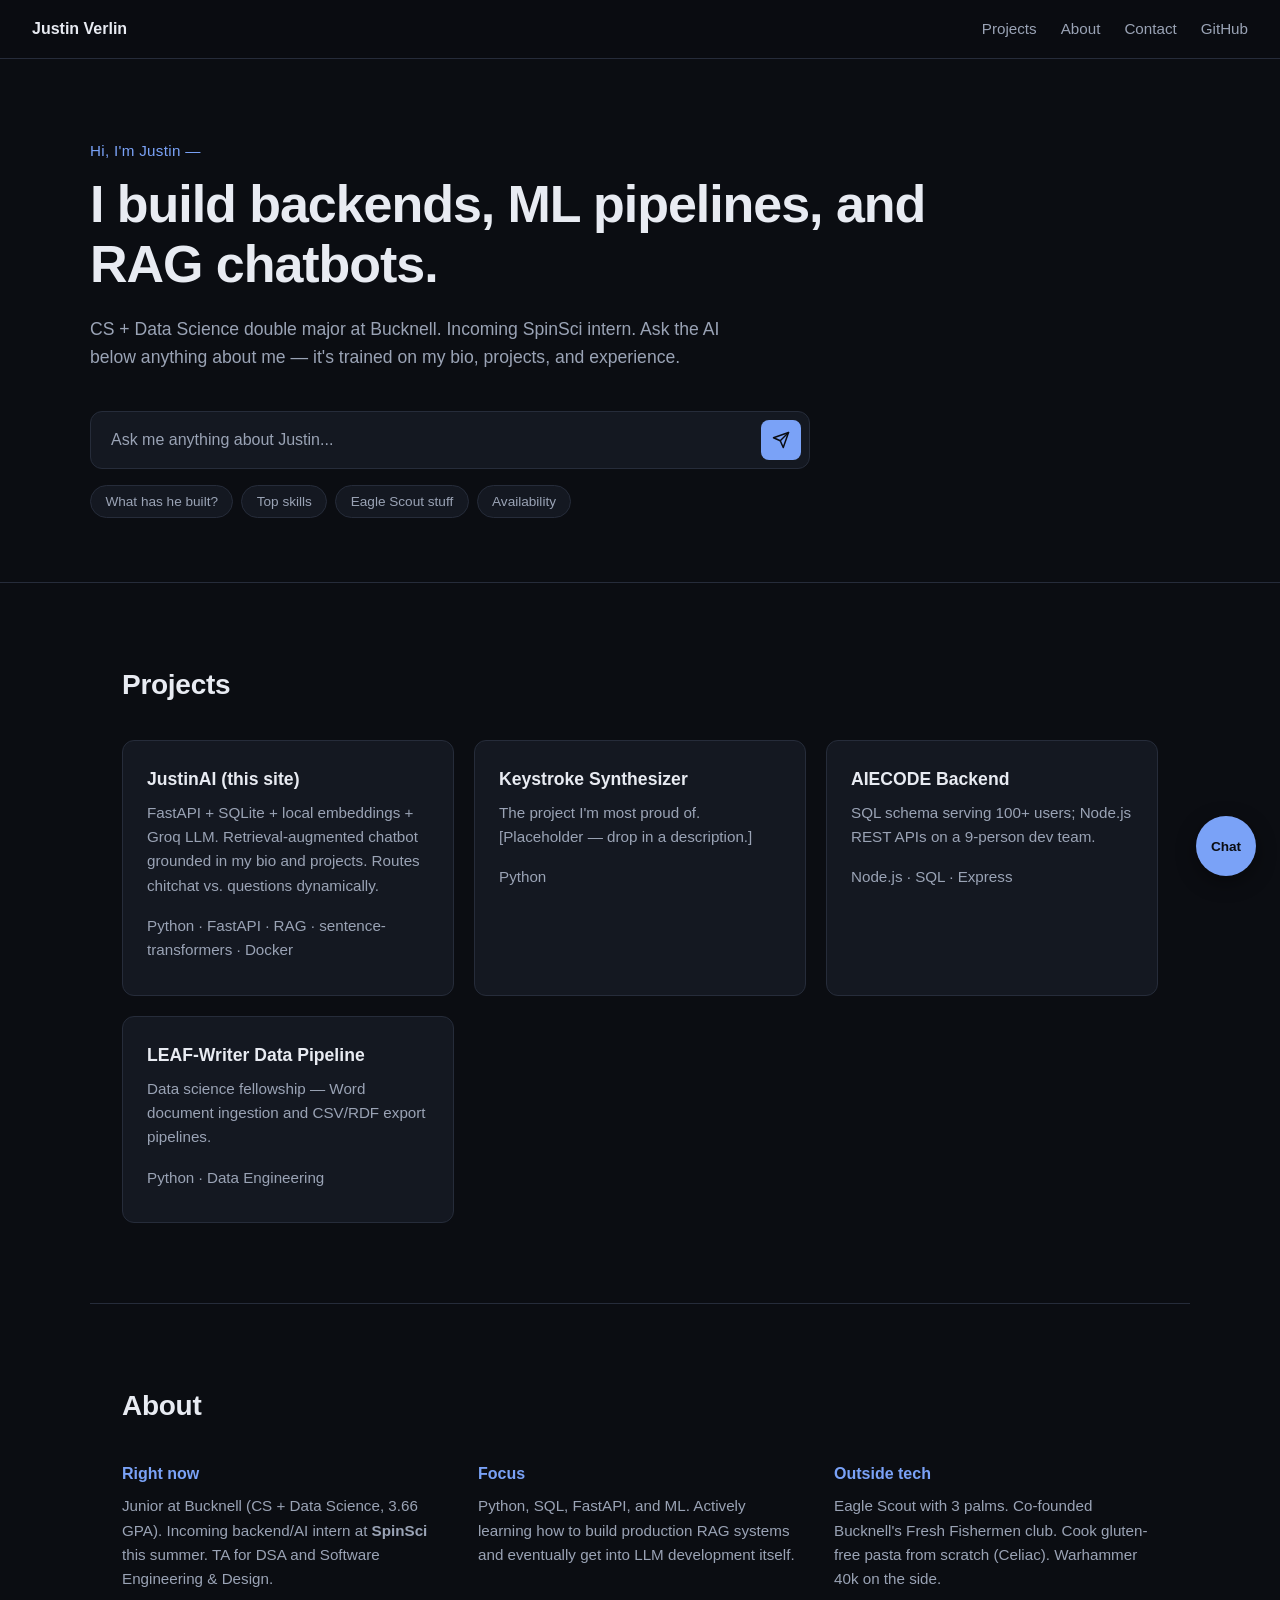
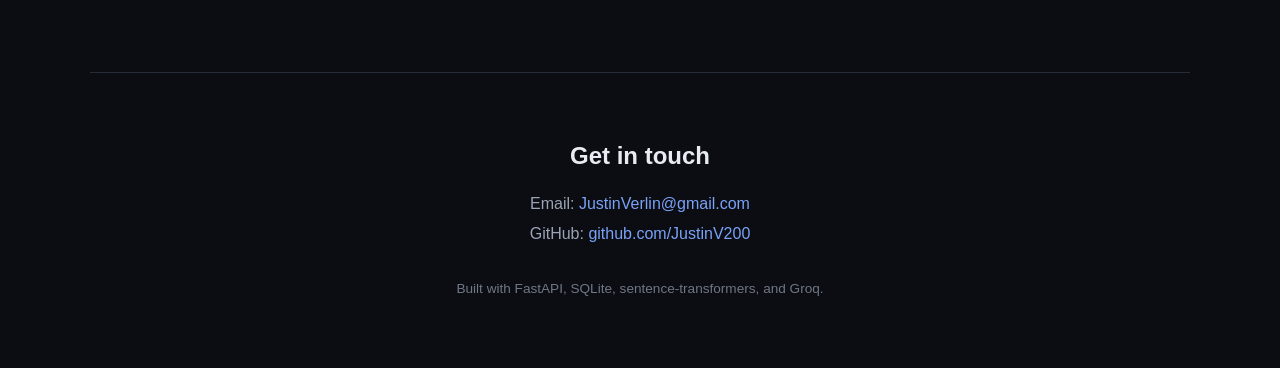
==== apps/web/index.html @ c6069020 "rag model + personal webiste" ====
<!DOCTYPE html>
<html lang="en">
<head>
	<meta charset="UTF-8" />
	<meta name="viewport" content="width=device-width, initial-scale=1.0" />
	<title>Justin Verlin</title>
	<meta name="description" content="Justin Verlin — CS + Data Science student at Bucknell. Backend, ML, and RAG projects." />
	<link rel="stylesheet" href="styles.css" />
</head>
<body>
	<nav class="nav">
		<a href="#top" class="nav-brand">Justin Verlin</a>
		<div class="nav-links">
			<a href="#projects">Projects</a>
			<a href="#about">About</a>
			<a href="#contact">Contact</a>
			<a href="https://github.com/JustinV200" target="_blank" rel="noopener">GitHub</a>
		</div>
	</nav>

	<header class="hero" id="top">
		<div class="hero-inner">
			<p class="eyebrow">Hi, I'm Justin —</p>
			<h1>I build backends, ML pipelines, and RAG chatbots.</h1>
			<p class="lede">
				CS + Data Science double major at Bucknell. Incoming SpinSci intern.
				Ask the AI below anything about me — it's trained on my bio, projects,
				and experience.
			</p>

			<div class="chat-hero">
				<form id="hero-form" class="chat-form">
					<input
						id="hero-input"
						type="text"
						autocomplete="off"
						maxlength="500"
						placeholder="Ask me anything about Justin..."
					/>
					<button type="submit" aria-label="Send">
						<svg viewBox="0 0 24 24" width="18" height="18" fill="none" stroke="currentColor" stroke-width="2" stroke-linecap="round" stroke-linejoin="round"><line x1="22" y1="2" x2="11" y2="13"/><polygon points="22 2 15 22 11 13 2 9 22 2"/></svg>
					</button>
				</form>
				<div class="suggestions">
					<button class="chip" data-prompt="What projects has Justin built?">What has he built?</button>
					<button class="chip" data-prompt="What are Justin's strongest technical skills?">Top skills</button>
					<button class="chip" data-prompt="Tell me about Justin's Eagle Scout achievements.">Eagle Scout stuff</button>
					<button class="chip" data-prompt="Is Justin available for work?">Availability</button>
				</div>
				<div id="hero-response" class="hero-response" hidden></div>
			</div>
		</div>
	</header>

	<section class="section" id="projects">
		<h2>Projects</h2>
		<div class="grid">
			<article class="card">
				<h3>JustinAI (this site)</h3>
				<p>FastAPI + SQLite + local embeddings + Groq LLM. Retrieval-augmented chatbot grounded in my bio and projects. Routes chitchat vs. questions dynamically.</p>
				<p class="card-tags">Python · FastAPI · RAG · sentence-transformers · Docker</p>
			</article>
			<article class="card">
				<h3>Keystroke Synthesizer</h3>
				<p>The project I'm most proud of. [Placeholder — drop in a description.]</p>
				<p class="card-tags">Python</p>
			</article>
			<article class="card">
				<h3>AIECODE Backend</h3>
				<p>SQL schema serving 100+ users; Node.js REST APIs on a 9-person dev team.</p>
				<p class="card-tags">Node.js · SQL · Express</p>
			</article>
			<article class="card">
				<h3>LEAF-Writer Data Pipeline</h3>
				<p>Data science fellowship — Word document ingestion and CSV/RDF export pipelines.</p>
				<p class="card-tags">Python · Data Engineering</p>
			</article>
		</div>
	</section>

	<section class="section" id="about">
		<h2>About</h2>
		<div class="about-grid">
			<div>
				<h3>Right now</h3>
				<p>Junior at Bucknell (CS + Data Science, 3.66 GPA). Incoming backend/AI intern at <strong>SpinSci</strong> this summer. TA for DSA and Software Engineering &amp; Design.</p>
			</div>
			<div>
				<h3>Focus</h3>
				<p>Python, SQL, FastAPI, and ML. Actively learning how to build production RAG systems and eventually get into LLM development itself.</p>
			</div>
			<div>
				<h3>Outside tech</h3>
				<p>Eagle Scout with 3 palms. Co-founded Bucknell's Fresh Fishermen club. Cook gluten-free pasta from scratch (Celiac). Warhammer 40k on the side.</p>
			</div>
		</div>
	</section>

	<footer class="footer" id="contact">
		<h2>Get in touch</h2>
		<p>Email: <a href="mailto:JustinVerlin@gmail.com">JustinVerlin@gmail.com</a></p>
		<p>GitHub: <a href="https://github.com/JustinV200" target="_blank" rel="noopener">github.com/JustinV200</a></p>
		<p class="footnote">Built with FastAPI, SQLite, sentence-transformers, and Groq.</p>
	</footer>

	<button id="chat-bubble" class="chat-bubble" aria-label="Open chat">
		<img src="bubble.png" alt="" onerror="this.style.display='none'" />
		<span class="bubble-fallback">Chat</span>
	</button>

	<div id="chat-panel" class="chat-panel" hidden>
		<div class="chat-panel-header">
			<strong>Ask JustinAI</strong>
			<button id="chat-close" aria-label="Close">&times;</button>
		</div>
		<div id="chat-log" class="chat-log"></div>
		<form id="panel-form" class="chat-form panel-form">
			<input id="panel-input" type="text" autocomplete="off" maxlength="500" placeholder="Ask anything..." />
			<button type="submit" aria-label="Send">
				<svg viewBox="0 0 24 24" width="18" height="18" fill="none" stroke="currentColor" stroke-width="2" stroke-linecap="round" stroke-linejoin="round"><line x1="22" y1="2" x2="11" y2="13"/><polygon points="22 2 15 22 11 13 2 9 22 2"/></svg>
			</button>
		</form>
	</div>

	<script src="chat.js"></script>
</body>
</html>
---- apps/web/styles.css ----
:root {
	--bg: #0b0d12;
	--bg-elev: #141821;
	--bg-elev-2: #1c2230;
	--border: #262c3a;
	--text: #e8ebf2;
	--text-dim: #9aa3b5;
	--accent: #7aa2f7;
	--accent-hover: #a4bffc;
	--radius: 12px;
	--max: 1100px;
}

* { box-sizing: border-box; }

html, body {
	margin: 0;
	padding: 0;
	background: var(--bg);
	color: var(--text);
	font-family: -apple-system, BlinkMacSystemFont, "Segoe UI", Roboto, sans-serif;
	line-height: 1.6;
	-webkit-font-smoothing: antialiased;
}

a {
	color: var(--accent);
	text-decoration: none;
}
a:hover { color: var(--accent-hover); }

/* ---------- Nav ---------- */
.nav {
	position: sticky;
	top: 0;
	z-index: 50;
	display: flex;
	justify-content: space-between;
	align-items: center;
	padding: 1rem 2rem;
	background: rgba(11, 13, 18, 0.85);
	backdrop-filter: blur(10px);
	border-bottom: 1px solid var(--border);
}
.nav-brand {
	font-weight: 600;
	color: var(--text);
}
.nav-links {
	display: flex;
	gap: 1.5rem;
}
.nav-links a {
	color: var(--text-dim);
	font-size: 0.95rem;
}
.nav-links a:hover { color: var(--text); }

/* ---------- Hero ---------- */
.hero {
	padding: 5rem 2rem 4rem;
	border-bottom: 1px solid var(--border);
}
.hero-inner {
	max-width: var(--max);
	margin: 0 auto;
}
.eyebrow {
	color: var(--accent);
	font-size: 0.95rem;
	margin: 0 0 0.75rem;
	letter-spacing: 0.02em;
}
.hero h1 {
	font-size: clamp(2rem, 5vw, 3.25rem);
	line-height: 1.15;
	margin: 0 0 1.25rem;
	max-width: 900px;
	letter-spacing: -0.02em;
}
.lede {
	color: var(--text-dim);
	max-width: 640px;
	font-size: 1.1rem;
	margin: 0 0 2.5rem;
}

/* ---------- Chat (shared) ---------- */
.chat-hero { max-width: 720px; }

.chat-form {
	display: flex;
	gap: 0.5rem;
	background: var(--bg-elev);
	border: 1px solid var(--border);
	border-radius: var(--radius);
	padding: 0.5rem;
	transition: border-color 0.15s;
}
.chat-form:focus-within {
	border-color: var(--accent);
}
.chat-form input {
	flex: 1;
	background: transparent;
	border: none;
	outline: none;
	color: var(--text);
	font-size: 1rem;
	padding: 0.5rem 0.75rem;
	font-family: inherit;
}
.chat-form input::placeholder { color: var(--text-dim); }
.chat-form button[type="submit"] {
	display: flex;
	align-items: center;
	justify-content: center;
	width: 40px;
	height: 40px;
	background: var(--accent);
	color: #0b0d12;
	border: none;
	border-radius: 8px;
	cursor: pointer;
	transition: background 0.15s;
}
.chat-form button[type="submit"]:hover { background: var(--accent-hover); }
.chat-form button[type="submit"]:disabled {
	opacity: 0.5;
	cursor: not-allowed;
}

.suggestions {
	display: flex;
	flex-wrap: wrap;
	gap: 0.5rem;
	margin-top: 1rem;
}
.chip {
	background: var(--bg-elev);
	border: 1px solid var(--border);
	color: var(--text-dim);
	padding: 0.5rem 0.9rem;
	border-radius: 999px;
	font-size: 0.85rem;
	cursor: pointer;
	font-family: inherit;
	transition: all 0.15s;
}
.chip:hover {
	border-color: var(--accent);
	color: var(--text);
}

.hero-response {
	margin-top: 1.5rem;
	padding: 1.25rem 1.5rem;
	background: var(--bg-elev);
	border: 1px solid var(--border);
	border-radius: var(--radius);
	white-space: pre-wrap;
	font-size: 1rem;
}

/* ---------- Sections ---------- */
.section {
	max-width: var(--max);
	margin: 0 auto;
	padding: 5rem 2rem;
	border-bottom: 1px solid var(--border);
}
.section h2 {
	font-size: 1.75rem;
	margin: 0 0 2rem;
	letter-spacing: -0.01em;
}

/* ---------- Projects ---------- */
.grid {
	display: grid;
	grid-template-columns: repeat(auto-fit, minmax(280px, 1fr));
	gap: 1.25rem;
}
.card {
	background: var(--bg-elev);
	border: 1px solid var(--border);
	border-radius: var(--radius);
	padding: 1.5rem;
	transition: border-color 0.15s, transform 0.15s;
}
.card:hover {
	border-color: var(--accent);
	transform: translateY(-2px);
}
.card h3 {
	margin: 0 0 0.5rem;
	font-size: 1.1rem;
}
.card p {
	color: var(--text-dim);
	margin: 0.5rem 0;
	font-size: 0.95rem;
}
.card-tags {
	color: var(--accent);
	font-size: 0.8rem;
	margin-top: 1rem !important;
}

/* ---------- About ---------- */
.about-grid {
	display: grid;
	grid-template-columns: repeat(auto-fit, minmax(240px, 1fr));
	gap: 2rem;
}
.about-grid h3 {
	font-size: 1rem;
	margin: 0 0 0.5rem;
	color: var(--accent);
}
.about-grid p {
	color: var(--text-dim);
	margin: 0;
	font-size: 0.95rem;
}

/* ---------- Footer ---------- */
.footer {
	max-width: var(--max);
	margin: 0 auto;
	padding: 4rem 2rem;
	text-align: center;
}
.footer h2 {
	margin: 0 0 1rem;
}
.footer p {
	margin: 0.25rem 0;
	color: var(--text-dim);
}
.footnote {
	margin-top: 2rem !important;
	font-size: 0.85rem;
	color: var(--text-dim);
	opacity: 0.7;
}

/* ---------- Floating bubble ---------- */
.chat-bubble {
	position: fixed;
	bottom: 1.5rem;
	right: 1.5rem;
	width: 60px;
	height: 60px;
	border-radius: 50%;
	background: var(--accent);
	border: none;
	cursor: pointer;
	box-shadow: 0 6px 20px rgba(0, 0, 0, 0.4);
	z-index: 100;
	display: flex;
	align-items: center;
	justify-content: center;
	transition: transform 0.15s;
	overflow: hidden;
	padding: 0;
}
.chat-bubble:hover { transform: scale(1.08); }
.chat-bubble img {
	width: 100%;
	height: 100%;
	object-fit: cover;
}
.bubble-fallback {
	color: #0b0d12;
	font-weight: 600;
	font-size: 0.85rem;
}
.chat-bubble img:not([style*="display: none"]) + .bubble-fallback {
	display: none;
}

/* ---------- Chat panel ---------- */
.chat-panel {
	position: fixed;
	bottom: 6.5rem;
	right: 1.5rem;
	width: min(400px, calc(100vw - 3rem));
	height: min(560px, calc(100vh - 9rem));
	background: var(--bg-elev);
	border: 1px solid var(--border);
	border-radius: var(--radius);
	box-shadow: 0 12px 40px rgba(0, 0, 0, 0.5);
	z-index: 99;
	display: flex;
	flex-direction: column;
	overflow: hidden;
}
.chat-panel[hidden] {
	display: none;
}
.chat-panel-header {
	display: flex;
	justify-content: space-between;
	align-items: center;
	padding: 1rem 1.25rem;
	border-bottom: 1px solid var(--border);
	background: var(--bg-elev-2);
}
.chat-panel-header button {
	background: transparent;
	border: none;
	color: var(--text-dim);
	font-size: 1.5rem;
	cursor: pointer;
	line-height: 1;
}
.chat-panel-header button:hover { color: var(--text); }

.chat-log {
	flex: 1;
	overflow-y: auto;
	padding: 1rem 1.25rem;
	display: flex;
	flex-direction: column;
	gap: 0.75rem;
}
.chat-log .msg {
	padding: 0.7rem 0.95rem;
	border-radius: 12px;
	font-size: 0.95rem;
	white-space: pre-wrap;
	max-width: 85%;
	line-height: 1.5;
}
.chat-log .msg.user {
	background: var(--accent);
	color: #0b0d12;
	align-self: flex-end;
}
.chat-log .msg.bot {
	background: var(--bg-elev-2);
	color: var(--text);
	align-self: flex-start;
}
.panel-form {
	border-radius: 0;
	border: none;
	border-top: 1px solid var(--border);
	padding: 0.75rem;
}

/* ---------- Responsive ---------- */
@media (max-width: 640px) {
	.nav { padding: 0.85rem 1.25rem; }
	.nav-links { gap: 1rem; font-size: 0.9rem; }
	.hero { padding: 3rem 1.25rem; }
	.section { padding: 3rem 1.25rem; }
	.footer { padding: 3rem 1.25rem; }
}
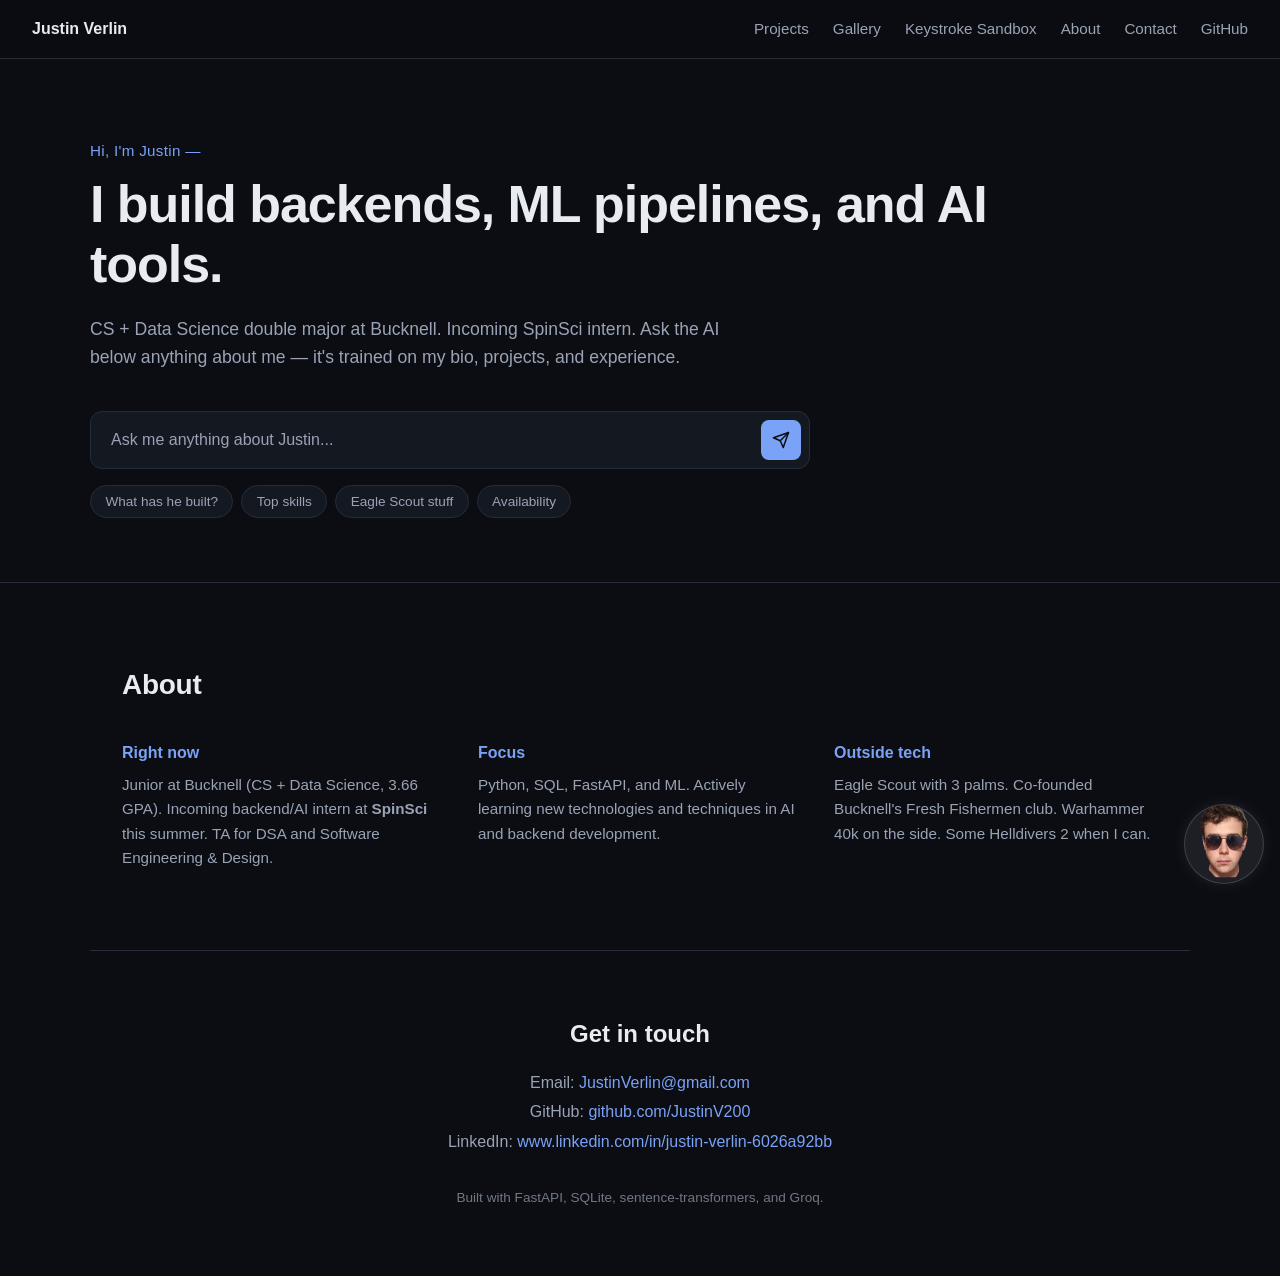
==== commit 04cc83b2: "gallery + fixes to api" ====
--- a/apps/web/index.html
+++ b/apps/web/index.html
@@ -9,9 +9,11 @@
 </head>
 <body>
 	<nav class="nav">
-		<a href="#top" class="nav-brand">Justin Verlin</a>
+		<a href="index.html" class="nav-brand">Justin Verlin</a>
 		<div class="nav-links">
-			<a href="#projects">Projects</a>
+			<a href="projects.html">Projects</a>
+			<a href="gallery.html">Gallery</a>
+			<a href="keystroke.html">Keystroke Sandbox</a>
 			<a href="#about">About</a>
 			<a href="#contact">Contact</a>
 			<a href="https://github.com/JustinV200" target="_blank" rel="noopener">GitHub</a>
@@ -21,7 +23,7 @@
 	<header class="hero" id="top">
 		<div class="hero-inner">
 			<p class="eyebrow">Hi, I'm Justin —</p>
-			<h1>I build backends, ML pipelines, and RAG chatbots.</h1>
+			<h1>I build backends, ML pipelines, and AI tools.</h1>
 			<p class="lede">
 				CS + Data Science double major at Bucknell. Incoming SpinSci intern.
 				Ask the AI below anything about me — it's trained on my bio, projects,
@@ -52,32 +54,6 @@
 		</div>
 	</header>
 
-	<section class="section" id="projects">
-		<h2>Projects</h2>
-		<div class="grid">
-			<article class="card">
-				<h3>JustinAI (this site)</h3>
-				<p>FastAPI + SQLite + local embeddings + Groq LLM. Retrieval-augmented chatbot grounded in my bio and projects. Routes chitchat vs. questions dynamically.</p>
-				<p class="card-tags">Python · FastAPI · RAG · sentence-transformers · Docker</p>
-			</article>
-			<article class="card">
-				<h3>Keystroke Synthesizer</h3>
-				<p>The project I'm most proud of. [Placeholder — drop in a description.]</p>
-				<p class="card-tags">Python</p>
-			</article>
-			<article class="card">
-				<h3>AIECODE Backend</h3>
-				<p>SQL schema serving 100+ users; Node.js REST APIs on a 9-person dev team.</p>
-				<p class="card-tags">Node.js · SQL · Express</p>
-			</article>
-			<article class="card">
-				<h3>LEAF-Writer Data Pipeline</h3>
-				<p>Data science fellowship — Word document ingestion and CSV/RDF export pipelines.</p>
-				<p class="card-tags">Python · Data Engineering</p>
-			</article>
-		</div>
-	</section>
-
 	<section class="section" id="about">
 		<h2>About</h2>
 		<div class="about-grid">
@@ -87,11 +63,11 @@
 			</div>
 			<div>
 				<h3>Focus</h3>
-				<p>Python, SQL, FastAPI, and ML. Actively learning how to build production RAG systems and eventually get into LLM development itself.</p>
+				<p>Python, SQL, FastAPI, and ML. Actively learning new technologies and techniques in AI and backend development.</p>
 			</div>
 			<div>
 				<h3>Outside tech</h3>
-				<p>Eagle Scout with 3 palms. Co-founded Bucknell's Fresh Fishermen club. Cook gluten-free pasta from scratch (Celiac). Warhammer 40k on the side.</p>
+				<p>Eagle Scout with 3 palms. Co-founded Bucknell's Fresh Fishermen club. Warhammer 40k on the side. Some Helldivers 2 when I can.</p>
 			</div>
 		</div>
 	</section>
@@ -100,27 +76,9 @@
 		<h2>Get in touch</h2>
 		<p>Email: <a href="mailto:JustinVerlin@gmail.com">JustinVerlin@gmail.com</a></p>
 		<p>GitHub: <a href="https://github.com/JustinV200" target="_blank" rel="noopener">github.com/JustinV200</a></p>
+        <p>LinkedIn: <a href="https://www.linkedin.com/in/justin-verlin-6026a92bb" target="_blank" rel="noopener">www.linkedin.com/in/justin-verlin-6026a92bb</a></p>
 		<p class="footnote">Built with FastAPI, SQLite, sentence-transformers, and Groq.</p>
 	</footer>
-
-	<button id="chat-bubble" class="chat-bubble" aria-label="Open chat">
-		<img src="bubble.png" alt="" onerror="this.style.display='none'" />
-		<span class="bubble-fallback">Chat</span>
-	</button>
-
-	<div id="chat-panel" class="chat-panel" hidden>
-		<div class="chat-panel-header">
-			<strong>Ask JustinAI</strong>
-			<button id="chat-close" aria-label="Close">&times;</button>
-		</div>
-		<div id="chat-log" class="chat-log"></div>
-		<form id="panel-form" class="chat-form panel-form">
-			<input id="panel-input" type="text" autocomplete="off" maxlength="500" placeholder="Ask anything..." />
-			<button type="submit" aria-label="Send">
-				<svg viewBox="0 0 24 24" width="18" height="18" fill="none" stroke="currentColor" stroke-width="2" stroke-linecap="round" stroke-linejoin="round"><line x1="22" y1="2" x2="11" y2="13"/><polygon points="22 2 15 22 11 13 2 9 22 2"/></svg>
-			</button>
-		</form>
-	</div>
 
 	<script src="chat.js"></script>
 </body>
--- a/apps/web/styles.css
+++ b/apps/web/styles.css
@@ -206,6 +206,16 @@
 	font-size: 0.8rem;
 	margin-top: 1rem !important;
 }
+.card-link {
+	display: inline-block;
+	margin-top: 0.75rem;
+	font-size: 0.85rem;
+	color: var(--accent);
+	text-decoration: none;
+	opacity: 0.85;
+	transition: opacity 0.15s;
+}
+.card-link:hover { opacity: 1; text-decoration: underline; }
 
 /* ---------- About ---------- */
 .about-grid {
@@ -222,6 +232,108 @@
 	color: var(--text-dim);
 	margin: 0;
 	font-size: 0.95rem;
+}
+
+/* ---------- Gallery ---------- */
+.gallery-grid {
+	display: grid;
+	grid-template-columns: repeat(auto-fit, minmax(240px, 1fr));
+	gap: 1rem;
+}
+.gallery-item {
+	aspect-ratio: 4 / 3;
+	background: var(--bg-elev);
+	border: 1px solid var(--border);
+	border-radius: var(--radius);
+	overflow: hidden;
+	display: flex;
+	align-items: center;
+	justify-content: center;
+	color: var(--text-dim);
+	font-size: 0.9rem;
+	transition: border-color 0.15s;
+}
+.gallery-item:hover { border-color: var(--accent); }
+.gallery-item img {
+	width: 100%;
+	height: 100%;
+	object-fit: cover;
+	cursor: pointer;
+}
+
+/* ---------- Lightbox ---------- */
+.lightbox {
+	position: fixed;
+	inset: 0;
+	background: rgba(0, 0, 0, 0.92);
+	z-index: 200;
+	display: flex;
+	align-items: center;
+	justify-content: center;
+}
+.lightbox[hidden] { display: none; }
+.lightbox-img {
+	max-width: 90vw;
+	max-height: 88vh;
+	object-fit: contain;
+	border-radius: 6px;
+	box-shadow: 0 8px 40px rgba(0,0,0,0.7);
+}
+.lightbox-btn {
+	position: absolute;
+	top: 50%;
+	transform: translateY(-50%);
+	background: rgba(255,255,255,0.12);
+	border: none;
+	color: #fff;
+	font-size: 2rem;
+	width: 48px;
+	height: 64px;
+	cursor: pointer;
+	border-radius: 6px;
+	transition: background 0.15s;
+}
+.lightbox-btn:hover { background: rgba(255,255,255,0.25); }
+.lightbox-prev { left: 1rem; }
+.lightbox-next { right: 1rem; }
+.lightbox-close {
+	position: absolute;
+	top: 1rem;
+	right: 1rem;
+	background: rgba(255,255,255,0.12);
+	border: none;
+	color: #fff;
+	font-size: 1.4rem;
+	width: 40px;
+	height: 40px;
+	cursor: pointer;
+	border-radius: 50%;
+	transition: background 0.15s;
+}
+.lightbox-close:hover { background: rgba(255,255,255,0.25); }
+.gallery-item.placeholder {
+	background: repeating-linear-gradient(
+		45deg,
+		var(--bg-elev),
+		var(--bg-elev) 12px,
+		var(--bg-elev-2) 12px,
+		var(--bg-elev-2) 24px
+	);
+}
+
+/* ---------- Sandbox ---------- */
+.sandbox {
+	background: var(--bg-elev);
+	border: 1px solid var(--border);
+	border-radius: var(--radius);
+	min-height: 400px;
+	display: flex;
+	align-items: center;
+	justify-content: center;
+}
+.sandbox-placeholder {
+	text-align: center;
+	color: var(--text);
 }
 
 /* ---------- Footer ---------- */
@@ -248,15 +360,15 @@
 /* ---------- Floating bubble ---------- */
 .chat-bubble {
 	position: fixed;
-	bottom: 1.5rem;
-	right: 1.5rem;
-	width: 60px;
-	height: 60px;
+	bottom: 1rem;
+	right: 1rem;
+	width: 80px;
+	height: 80px;
 	border-radius: 50%;
-	background: var(--accent);
-	border: none;
-	cursor: pointer;
-	box-shadow: 0 6px 20px rgba(0, 0, 0, 0.4);
+	background: rgba(255, 255, 255, 0.08);
+	border: 1px solid rgba(255, 255, 255, 0.15);
+	cursor: pointer;
+	box-shadow: 0 0 16px rgba(255, 255, 255, 0.08);
 	z-index: 100;
 	display: flex;
 	align-items: center;
@@ -267,12 +379,13 @@
 }
 .chat-bubble:hover { transform: scale(1.08); }
 .chat-bubble img {
-	width: 100%;
-	height: 100%;
+	width: 120%;
+	height: 120%;
 	object-fit: cover;
+	object-position: 75% center;
 }
 .bubble-fallback {
-	color: #0b0d12;
+	color: var(--text);
 	font-weight: 600;
 	font-size: 0.85rem;
 }
@@ -284,7 +397,7 @@
 .chat-panel {
 	position: fixed;
 	bottom: 6.5rem;
-	right: 1.5rem;
+	right: 1rem;
 	width: min(400px, calc(100vw - 3rem));
 	height: min(560px, calc(100vh - 9rem));
 	background: var(--bg-elev);
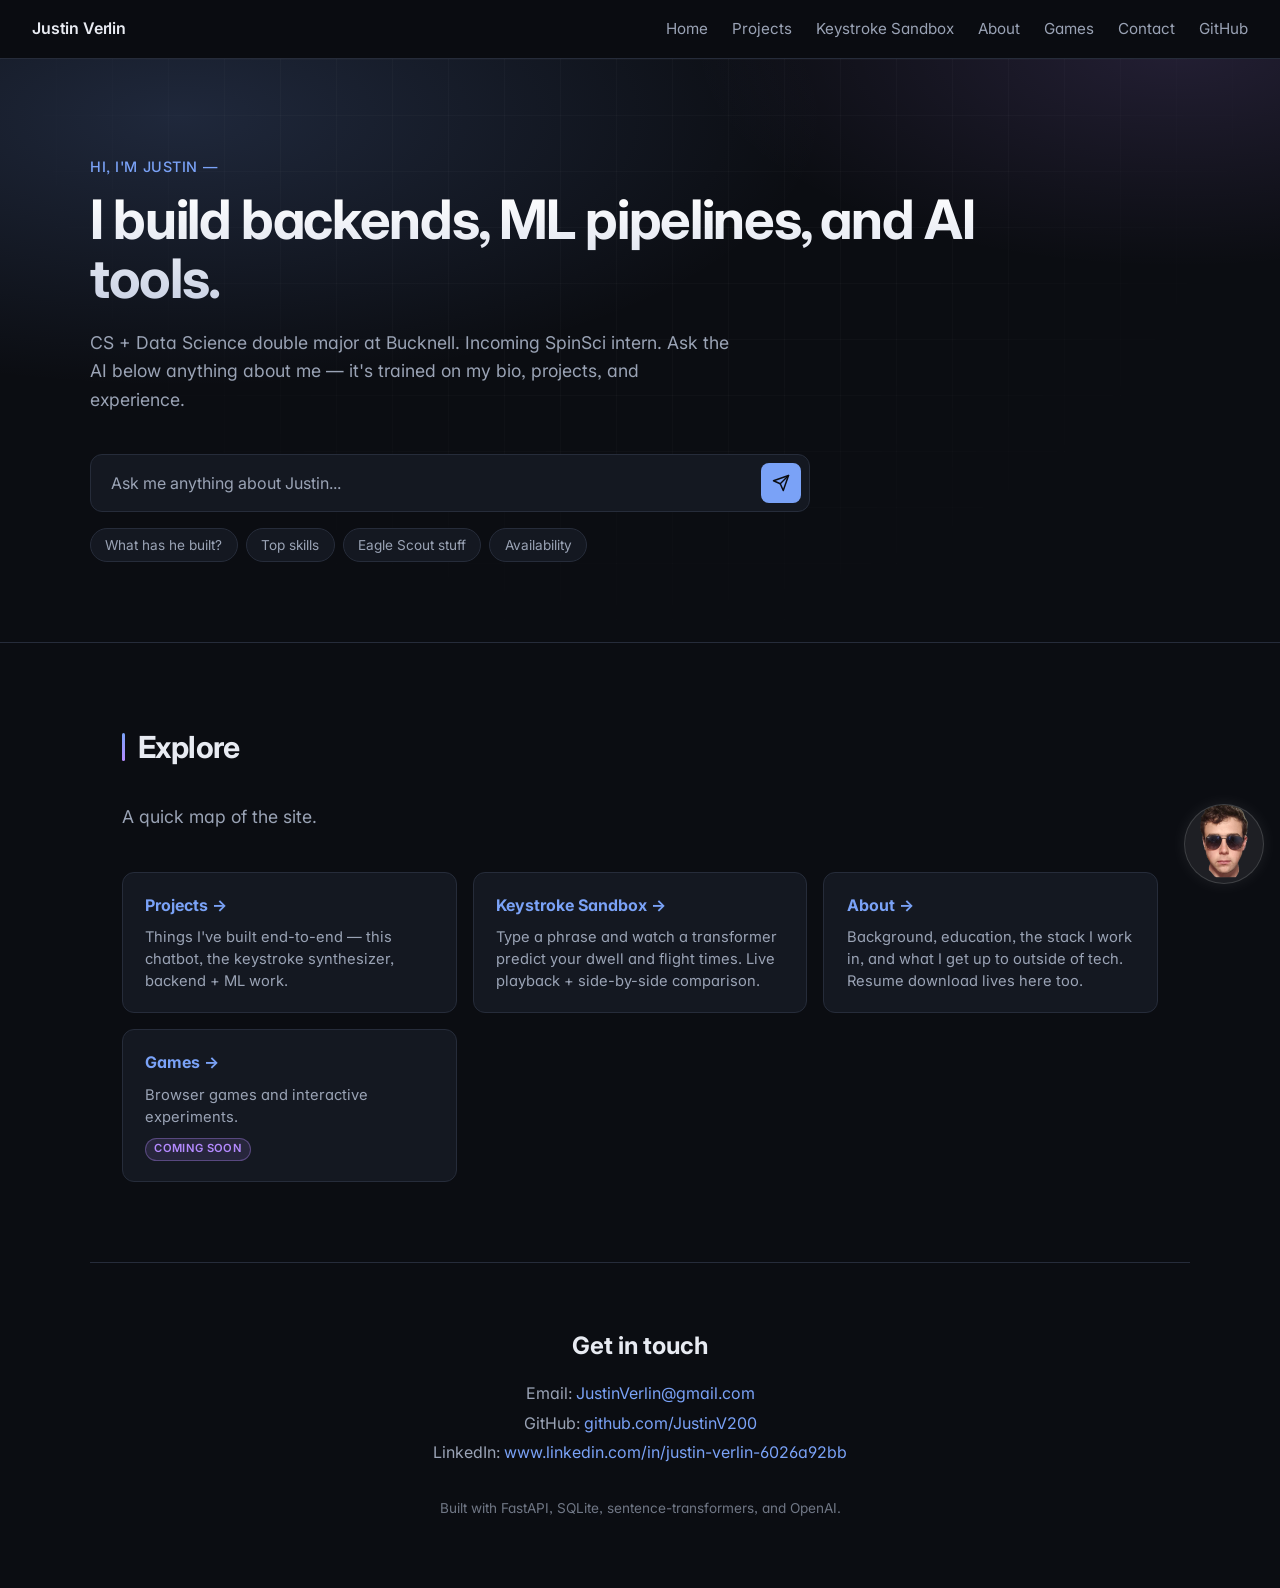
==== commit f8e7d0a2: "ready for deployment" ====
--- a/apps/web/index.html
+++ b/apps/web/index.html
@@ -3,18 +3,40 @@
 <head>
 	<meta charset="UTF-8" />
 	<meta name="viewport" content="width=device-width, initial-scale=1.0" />
-	<title>Justin Verlin</title>
-	<meta name="description" content="Justin Verlin — CS + Data Science student at Bucknell. Backend, ML, and RAG projects." />
+	<title>Justin Verlin — CS + Data Science Student</title>
+	<meta name="description" content="Portfolio of Justin Verlin — CS + Data Science student at Bucknell. Building end-to-end ML systems: a keystroke synthesis model, RAG-powered chatbot, and more." />
+	<meta name="author" content="Justin Verlin" />
+	<link rel="canonical" href="https://justinverlin.com/" />
+
+	<!-- Open Graph / link previews -->
+	<meta property="og:type" content="website" />
+	<meta property="og:url" content="https://justinverlin.com/" />
+	<meta property="og:title" content="Justin Verlin — CS + Data Science Student" />
+	<meta property="og:description" content="Portfolio: keystroke synthesis model, RAG-powered chatbot, backend + ML projects." />
+	<meta property="og:image" content="https://justinverlin.com/assets/og-image.png" />
+	<meta name="twitter:card" content="summary_large_image" />
+
+	<!-- Favicons -->
+	<link rel="icon" type="image/svg+xml" href="/assets/images/favicon.svg" />
+	<link rel="icon" href="/assets/images/favicon.svg" sizes="any" />
+
+	<link rel="preconnect" href="https://fonts.googleapis.com">
+	<link rel="preconnect" href="https://fonts.gstatic.com" crossorigin>
+	<link href="https://fonts.googleapis.com/css2?family=Inter:wght@400;500;600;700&display=swap" rel="stylesheet">
 	<link rel="stylesheet" href="styles.css" />
 </head>
 <body>
-	<nav class="nav">
+	<nav class="nav" id="site-nav">
 		<a href="index.html" class="nav-brand">Justin Verlin</a>
+		<button class="nav-toggle" id="nav-toggle" aria-label="Menu" aria-expanded="false">
+			<svg viewBox="0 0 24 24" width="20" height="20" fill="none" stroke="currentColor" stroke-width="2" stroke-linecap="round"><line x1="3" y1="6" x2="21" y2="6"/><line x1="3" y1="12" x2="21" y2="12"/><line x1="3" y1="18" x2="21" y2="18"/></svg>
+		</button>
 		<div class="nav-links">
+			<a href="index.html" class="nav-active">Home</a>
 			<a href="projects.html">Projects</a>
-			<a href="gallery.html">Gallery</a>
 			<a href="keystroke.html">Keystroke Sandbox</a>
-			<a href="#about">About</a>
+			<a href="about.html">About</a>
+			<a href="games.html">Games</a>
 			<a href="#contact">Contact</a>
 			<a href="https://github.com/JustinV200" target="_blank" rel="noopener">GitHub</a>
 		</div>
@@ -54,21 +76,27 @@
 		</div>
 	</header>
 
-	<section class="section" id="about">
-		<h2>About</h2>
-		<div class="about-grid">
-			<div>
-				<h3>Right now</h3>
-				<p>Junior at Bucknell (CS + Data Science, 3.66 GPA). Incoming backend/AI intern at <strong>SpinSci</strong> this summer. TA for DSA and Software Engineering &amp; Design.</p>
-			</div>
-			<div>
-				<h3>Focus</h3>
-				<p>Python, SQL, FastAPI, and ML. Actively learning new technologies and techniques in AI and backend development.</p>
-			</div>
-			<div>
-				<h3>Outside tech</h3>
-				<p>Eagle Scout with 3 palms. Co-founded Bucknell's Fresh Fishermen club. Warhammer 40k on the side. Some Helldivers 2 when I can.</p>
-			</div>
+	<section class="section reveal" id="explore">
+		<h2>Explore</h2>
+		<p class="lede">A quick map of the site.</p>
+		<div class="tab-cards">
+			<a class="tab-card" href="projects.html">
+				<h3>Projects →</h3>
+				<p>Things I've built end-to-end — this chatbot, the keystroke synthesizer, backend + ML work.</p>
+			</a>
+			<a class="tab-card" href="keystroke.html">
+				<h3>Keystroke Sandbox →</h3>
+				<p>Type a phrase and watch a transformer predict your dwell and flight times. Live playback + side-by-side comparison.</p>
+			</a>
+			<a class="tab-card" href="about.html">
+				<h3>About →</h3>
+				<p>Background, education, the stack I work in, and what I get up to outside of tech. Resume download lives here too.</p>
+			</a>
+			<a class="tab-card" href="games.html">
+				<h3>Games →</h3>
+				<p>Browser games and interactive experiments.</p>
+				<span class="badge-soon">Coming soon</span>
+			</a>
 		</div>
 	</section>
 
@@ -77,9 +105,50 @@
 		<p>Email: <a href="mailto:JustinVerlin@gmail.com">JustinVerlin@gmail.com</a></p>
 		<p>GitHub: <a href="https://github.com/JustinV200" target="_blank" rel="noopener">github.com/JustinV200</a></p>
         <p>LinkedIn: <a href="https://www.linkedin.com/in/justin-verlin-6026a92bb" target="_blank" rel="noopener">www.linkedin.com/in/justin-verlin-6026a92bb</a></p>
-		<p class="footnote">Built with FastAPI, SQLite, sentence-transformers, and Groq.</p>
+		<p class="footnote">Built with FastAPI, SQLite, sentence-transformers, and OpenAI.</p>
 	</footer>
 
 	<script src="chat.js"></script>
+	<script>
+	/* --- Typewriter on hero h1 --- */
+	(function () {
+		const el = document.querySelector('.hero h1');
+		if (!el) return;
+		const text = el.textContent;
+		el.textContent = '';
+		[...text].forEach((ch, i) =>
+			setTimeout(() => { el.textContent += ch; }, i * 28)
+		);
+	})();
+
+	/* --- Scroll-reveal --- */
+	(function () {
+		const io = new IntersectionObserver(
+			entries => entries.forEach(e => e.target.classList.toggle('visible', e.isIntersecting)),
+			{ threshold: 0.08 }
+		);
+		document.querySelectorAll('.reveal').forEach(el => io.observe(el));
+	})();
+
+	/* --- Nav active-link on scroll --- */
+	(function () {
+		const sections = document.querySelectorAll('section[id], footer[id]');
+		const links = document.querySelectorAll('.nav-links a');
+		const io = new IntersectionObserver(
+			entries => {
+				entries.forEach(e => {
+					if (e.isIntersecting) {
+						links.forEach(a => {
+							const href = a.getAttribute('href');
+							a.classList.toggle('nav-active', href === '#' + e.target.id);
+						});
+					}
+				});
+			},
+			{ rootMargin: '-40% 0px -55%' }
+		);
+		sections.forEach(s => io.observe(s));
+	})();
+	</script>
 </body>
 </html>
--- a/apps/web/styles.css
+++ b/apps/web/styles.css
@@ -3,12 +3,17 @@
 	--bg-elev: #141821;
 	--bg-elev-2: #1c2230;
 	--border: #262c3a;
+	--border-strong: #323a4d;
 	--text: #e8ebf2;
 	--text-dim: #9aa3b5;
 	--accent: #7aa2f7;
+	--accent-2: #b48aff;
 	--accent-hover: #a4bffc;
 	--radius: 12px;
+	--radius-lg: 16px;
 	--max: 1100px;
+	--shadow-sm: 0 1px 2px rgba(0,0,0,0.2);
+	--shadow-md: 0 8px 24px rgba(0,0,0,0.25);
 }
 
 * { box-sizing: border-box; }
@@ -18,9 +23,16 @@
 	padding: 0;
 	background: var(--bg);
 	color: var(--text);
-	font-family: -apple-system, BlinkMacSystemFont, "Segoe UI", Roboto, sans-serif;
+	font-family: "Inter", -apple-system, BlinkMacSystemFont, "Segoe UI", Roboto, sans-serif;
+	font-feature-settings: "cv11", "ss01", "ss03";
 	line-height: 1.6;
 	-webkit-font-smoothing: antialiased;
+	-moz-osx-font-smoothing: grayscale;
+}
+
+::selection {
+	background: rgba(122, 162, 247, 0.35);
+	color: var(--text);
 }
 
 a {
@@ -38,28 +50,75 @@
 	justify-content: space-between;
 	align-items: center;
 	padding: 1rem 2rem;
-	background: rgba(11, 13, 18, 0.85);
-	backdrop-filter: blur(10px);
+	background: rgba(11, 13, 18, 0.75);
+	backdrop-filter: blur(14px);
+	-webkit-backdrop-filter: blur(14px);
 	border-bottom: 1px solid var(--border);
 }
 .nav-brand {
 	font-weight: 600;
 	color: var(--text);
+	letter-spacing: -0.01em;
 }
 .nav-links {
 	display: flex;
 	gap: 1.5rem;
+	align-items: center;
 }
 .nav-links a {
 	color: var(--text-dim);
 	font-size: 0.95rem;
+	transition: color 0.15s;
 }
 .nav-links a:hover { color: var(--text); }
+.nav-links a.nav-active { color: var(--accent); }
+
+.nav-toggle {
+	display: none;
+	background: transparent;
+	border: 1px solid var(--border);
+	color: var(--text);
+	width: 40px;
+	height: 40px;
+	border-radius: 8px;
+	cursor: pointer;
+	padding: 0;
+	align-items: center;
+	justify-content: center;
+}
+.nav-toggle svg { display: block; }
 
 /* ---------- Hero ---------- */
 .hero {
-	padding: 5rem 2rem 4rem;
+	position: relative;
+	padding: 6rem 2rem 5rem;
 	border-bottom: 1px solid var(--border);
+	overflow: hidden;
+	isolation: isolate;
+}
+.hero::before {
+	content: "";
+	position: absolute;
+	inset: -20% -10% auto -10%;
+	height: 120%;
+	background:
+		radial-gradient(60% 55% at 20% 25%, rgba(122, 162, 247, 0.18), transparent 70%),
+		radial-gradient(45% 45% at 85% 15%, rgba(180, 138, 255, 0.14), transparent 70%);
+	pointer-events: none;
+	z-index: -1;
+}
+.hero::after {
+	content: "";
+	position: absolute;
+	inset: 0;
+	background-image:
+		linear-gradient(rgba(255,255,255,0.025) 1px, transparent 1px),
+		linear-gradient(90deg, rgba(255,255,255,0.025) 1px, transparent 1px);
+	background-size: 56px 56px;
+	mask-image: radial-gradient(ellipse at top, black 40%, transparent 75%);
+	-webkit-mask-image: radial-gradient(ellipse at top, black 40%, transparent 75%);
+	pointer-events: none;
+	z-index: -1;
 }
 .hero-inner {
 	max-width: var(--max);
@@ -67,16 +126,23 @@
 }
 .eyebrow {
 	color: var(--accent);
-	font-size: 0.95rem;
+	font-size: 0.9rem;
+	font-weight: 500;
 	margin: 0 0 0.75rem;
-	letter-spacing: 0.02em;
+	letter-spacing: 0.04em;
+	text-transform: uppercase;
 }
 .hero h1 {
-	font-size: clamp(2rem, 5vw, 3.25rem);
-	line-height: 1.15;
+	font-size: clamp(2rem, 5.2vw, 3.4rem);
+	line-height: 1.1;
 	margin: 0 0 1.25rem;
 	max-width: 900px;
-	letter-spacing: -0.02em;
+	letter-spacing: -0.025em;
+	font-weight: 700;
+	background: linear-gradient(180deg, #ffffff 0%, #c9d1e4 100%);
+	-webkit-background-clip: text;
+	background-clip: text;
+	color: transparent;
 }
 .lede {
 	color: var(--text-dim);
@@ -84,6 +150,7 @@
 	font-size: 1.1rem;
 	margin: 0 0 2.5rem;
 }
+.lede--tight { margin-bottom: 2.5rem; }
 
 /* ---------- Chat (shared) ---------- */
 .chat-hero { max-width: 720px; }
@@ -170,9 +237,22 @@
 	border-bottom: 1px solid var(--border);
 }
 .section h2 {
-	font-size: 1.75rem;
+	font-size: 1.9rem;
 	margin: 0 0 2rem;
-	letter-spacing: -0.01em;
+	letter-spacing: -0.02em;
+	font-weight: 700;
+	position: relative;
+	padding-left: 1rem;
+}
+.section h2::before {
+	content: "";
+	position: absolute;
+	left: 0;
+	top: 0.35em;
+	bottom: 0.35em;
+	width: 3px;
+	border-radius: 2px;
+	background: linear-gradient(180deg, var(--accent), var(--accent-2));
 }
 
 /* ---------- Projects ---------- */
@@ -182,19 +262,56 @@
 	gap: 1.25rem;
 }
 .card {
+	position: relative;
 	background: var(--bg-elev);
 	border: 1px solid var(--border);
 	border-radius: var(--radius);
 	padding: 1.5rem;
-	transition: border-color 0.15s, transform 0.15s;
+	transition: border-color 0.2s, transform 0.2s, box-shadow 0.2s;
+	overflow: hidden;
+}
+.card::before {
+	content: "";
+	position: absolute;
+	inset: 0;
+	border-radius: inherit;
+	padding: 1px;
+	background: linear-gradient(135deg, rgba(122,162,247,0.5), rgba(180,138,255,0.3));
+	-webkit-mask: linear-gradient(#000 0 0) content-box, linear-gradient(#000 0 0);
+	mask: linear-gradient(#000 0 0) content-box, linear-gradient(#000 0 0);
+	-webkit-mask-composite: xor;
+	mask-composite: exclude;
+	opacity: 0;
+	transition: opacity 0.2s;
+	pointer-events: none;
 }
 .card:hover {
-	border-color: var(--accent);
-	transform: translateY(-2px);
+	transform: translateY(-3px);
+	box-shadow: var(--shadow-md);
+}
+.card:hover::before { opacity: 1; }
+.card.featured {
+	background: linear-gradient(180deg, var(--bg-elev), var(--bg-elev-2));
+	border-color: var(--border-strong);
+}
+.card.featured::after {
+	content: "Featured";
+	position: absolute;
+	top: 1rem;
+	right: 1rem;
+	font-size: 0.7rem;
+	letter-spacing: 0.06em;
+	text-transform: uppercase;
+	padding: 0.2rem 0.5rem;
+	border-radius: 999px;
+	background: rgba(122, 162, 247, 0.12);
+	color: var(--accent);
+	border: 1px solid rgba(122, 162, 247, 0.3);
 }
 .card h3 {
 	margin: 0 0 0.5rem;
 	font-size: 1.1rem;
+	letter-spacing: -0.01em;
 }
 .card p {
 	color: var(--text-dim);
@@ -203,8 +320,9 @@
 }
 .card-tags {
 	color: var(--accent);
-	font-size: 0.8rem;
+	font-size: 0.78rem;
 	margin-top: 1rem !important;
+	letter-spacing: 0.02em;
 }
 .card-link {
 	display: inline-block;
@@ -213,9 +331,9 @@
 	color: var(--accent);
 	text-decoration: none;
 	opacity: 0.85;
-	transition: opacity 0.15s;
-}
-.card-link:hover { opacity: 1; text-decoration: underline; }
+	transition: opacity 0.15s, transform 0.15s;
+}
+.card-link:hover { opacity: 1; transform: translateX(2px); }
 
 /* ---------- About ---------- */
 .about-grid {
@@ -234,107 +352,546 @@
 	font-size: 0.95rem;
 }
 
-/* ---------- Gallery ---------- */
-.gallery-grid {
+/* ---------- Tab cards (homepage site map) ---------- */
+.tab-cards {
 	display: grid;
-	grid-template-columns: repeat(auto-fit, minmax(240px, 1fr));
+	grid-template-columns: repeat(auto-fit, minmax(260px, 1fr));
 	gap: 1rem;
-}
-.gallery-item {
-	aspect-ratio: 4 / 3;
-	background: var(--bg-elev);
-	border: 1px solid var(--border);
-	border-radius: var(--radius);
+	margin-top: 1.5rem;
+}
+.tab-card {
+	display: block;
+	padding: 1.25rem 1.4rem;
+	background: var(--bg-elev);
+	border: 1px solid var(--border);
+	border-radius: 12px;
+	text-decoration: none;
+	color: inherit;
+	transition: border-color 0.15s, transform 0.15s, background 0.15s;
+}
+.tab-card:hover {
+	border-color: var(--accent);
+	background: var(--bg-elev-2);
+	transform: translateY(-2px);
+}
+.tab-card h3 {
+	margin: 0 0 0.5rem;
+	font-size: 1rem;
+	color: var(--accent);
+}
+.tab-card p {
+	margin: 0;
+	font-size: 0.92rem;
+	color: var(--text-dim);
+	line-height: 1.5;
+}
+.badge-soon {
+	display: inline-block;
+	margin-top: 0.6rem;
+	padding: 0.1rem 0.5rem;
+	font-size: 0.7rem;
+	font-weight: 600;
+	letter-spacing: 0.03em;
+	text-transform: uppercase;
+	color: var(--accent-2);
+	background: rgba(180, 138, 255, 0.12);
+	border: 1px solid rgba(180, 138, 255, 0.35);
+	border-radius: 999px;
+	vertical-align: middle;
+}
+
+/* ---------- Coming soon box ---------- */
+.coming-soon {
+	max-width: 520px;
+	margin: 4rem auto;
+	padding: 2.5rem 2rem;
+	text-align: center;
+	background: var(--bg-elev);
+	border: 1px solid var(--border);
+	border-radius: 16px;
+}
+.coming-soon h2 {
+	margin: 0 0 0.75rem;
+	font-size: 1.5rem;
+}
+.coming-soon p {
+	margin: 0;
+	color: var(--text-dim);
+	font-size: 0.95rem;
+	line-height: 1.6;
+}
+
+/* ---------- About page ---------- */
+.about-page { max-width: 820px; }
+.about-header {
+	display: grid;
+	grid-template-columns: 180px 1fr;
+	gap: 2rem;
+	align-items: center;
+	margin-bottom: 3rem;
+}
+@media (max-width: 640px) {
+	.about-header { grid-template-columns: 1fr; text-align: center; }
+	.about-photo { margin: 0 auto; }
+}
+.about-photo {
+	width: 180px;
+	height: 180px;
+	border-radius: 50%;
 	overflow: hidden;
-	display: flex;
-	align-items: center;
-	justify-content: center;
-	color: var(--text-dim);
-	font-size: 0.9rem;
-	transition: border-color 0.15s;
-}
-.gallery-item:hover { border-color: var(--accent); }
-.gallery-item img {
+	background: var(--bg-elev);
+	border: 1px solid var(--border);
+	position: relative;
+}
+.about-photo::after {
+	content: "";
+	position: absolute;
+	inset: 0;
+	border-radius: 50%;
+	box-shadow: 0 0 40px rgba(59, 107, 217, 0.25);
+	pointer-events: none;
+}
+.about-photo img {
 	width: 100%;
 	height: 100%;
 	object-fit: cover;
+	display: block;
+}
+.about-intro h1 {
+	font-size: 2.5rem;
+	margin: 0.25rem 0 0.75rem;
+	letter-spacing: -0.02em;
+}
+.about-cta {
+	display: flex;
+	flex-wrap: wrap;
+	gap: 0.6rem;
+	margin-top: 1.25rem;
+}
+.btn-primary, .btn-ghost {
+	display: inline-flex;
+	align-items: center;
+	gap: 0.5rem;
+	padding: 0.65rem 1.1rem;
+	border-radius: 8px;
+	font-size: 0.9rem;
+	font-weight: 600;
+	text-decoration: none;
+	transition: transform 0.1s, background 0.15s, border-color 0.15s;
+}
+.btn-primary {
+	background: var(--accent);
+	color: #0b0d12;
+}
+.btn-primary:hover { background: var(--accent-hover, #8fb2ff); transform: translateY(-1px); }
+.btn-ghost {
+	background: transparent;
+	color: var(--text);
+	border: 1px solid var(--border);
+}
+.btn-ghost:hover { border-color: var(--accent); color: var(--accent); }
+
+.about-sections {
+	display: flex;
+	flex-direction: column;
+	gap: 2.5rem;
+}
+.about-block h2 {
+	font-size: 1.25rem;
+	margin: 0 0 0.9rem;
+	letter-spacing: -0.01em;
+}
+.about-block p {
+	margin: 0 0 0.9rem;
+	color: var(--text-dim);
+	line-height: 1.65;
+}
+.about-list {
+	margin: 0;
+	padding-left: 1.1rem;
+	display: flex;
+	flex-direction: column;
+	gap: 0.7rem;
+	color: var(--text-dim);
+	line-height: 1.55;
+}
+.about-list strong { color: var(--text); font-weight: 600; }
+.about-stack {
+	display: grid;
+	grid-template-columns: repeat(auto-fit, minmax(200px, 1fr));
+	gap: 1.25rem;
+}
+.about-stack h3 {
+	font-size: 0.8rem;
+	text-transform: uppercase;
+	letter-spacing: 0.08em;
+	color: var(--accent);
+	margin: 0 0 0.4rem;
+}
+.about-stack p {
+	margin: 0;
+	font-size: 0.92rem;
+}
+.about-footer-cta {
+	margin-top: 3.5rem;
+	padding-top: 2rem;
+	border-top: 1px solid var(--border);
+	display: flex;
+	flex-wrap: wrap;
+	gap: 0.75rem;
+	align-items: center;
+}
+
+/* ---------- Keystroke Sandbox ---------- */
+.ks-status {
+	display: flex;
+	align-items: center;
+	gap: 0.6rem;
+	padding: 0.6rem 0.9rem;
+	background: var(--bg-elev);
+	border: 1px solid var(--border);
+	border-radius: 999px;
+	font-size: 0.85rem;
+	color: var(--text-dim);
+	margin: 0 0 1.25rem;
+	width: fit-content;
+}
+.ks-status-dot {
+	width: 8px;
+	height: 8px;
+	border-radius: 50%;
+	background: var(--accent);
+	box-shadow: 0 0 8px var(--accent);
+	animation: ks-pulse 1.6s ease-in-out infinite;
+}
+.ks-status[data-tone="ready"] .ks-status-dot { background: #4ade80; box-shadow: 0 0 8px #4ade80; animation: none; }
+.ks-status[data-tone="error"] .ks-status-dot { background: #f87171; box-shadow: 0 0 8px #f87171; animation: none; }
+.ks-status[data-tone="working"] .ks-status-dot { background: var(--accent-2); box-shadow: 0 0 8px var(--accent-2); }
+@keyframes ks-pulse {
+	0%, 100% { opacity: 1; transform: scale(1); }
+	50%      { opacity: 0.5; transform: scale(1.4); }
+}
+
+.ks-tabs {
+	display: inline-flex;
+	background: var(--bg-elev);
+	border: 1px solid var(--border);
+	border-radius: 999px;
+	padding: 4px;
+	margin: 0 0 1.5rem;
+}
+.ks-tab {
+	background: transparent;
+	border: none;
+	color: var(--text-dim);
+	padding: 0.55rem 1.1rem;
+	border-radius: 999px;
 	cursor: pointer;
-}
-
-/* ---------- Lightbox ---------- */
-.lightbox {
-	position: fixed;
-	inset: 0;
-	background: rgba(0, 0, 0, 0.92);
-	z-index: 200;
-	display: flex;
-	align-items: center;
-	justify-content: center;
-}
-.lightbox[hidden] { display: none; }
-.lightbox-img {
-	max-width: 90vw;
-	max-height: 88vh;
-	object-fit: contain;
-	border-radius: 6px;
-	box-shadow: 0 8px 40px rgba(0,0,0,0.7);
-}
-.lightbox-btn {
-	position: absolute;
-	top: 50%;
-	transform: translateY(-50%);
-	background: rgba(255,255,255,0.12);
+	font-family: inherit;
+	font-size: 0.9rem;
+	font-weight: 500;
+	transition: color 0.15s, background 0.15s;
+}
+.ks-tab:hover { color: var(--text); }
+.ks-tab.active {
+	background: var(--bg-elev-2);
+	color: var(--text);
+	box-shadow: 0 1px 2px rgba(0,0,0,0.3);
+}
+
+.ks-panel { animation: ks-fade 0.2s ease; }
+@keyframes ks-fade {
+	from { opacity: 0; transform: translateY(4px); }
+	to   { opacity: 1; transform: none; }
+}
+.ks-panel-hint {
+	color: var(--text-dim);
+	margin: 0 0 1rem;
+	font-size: 0.95rem;
+	max-width: 640px;
+}
+
+.ks-textarea {
+	width: 100%;
+	background: var(--bg-elev);
+	color: var(--text);
+	border: 1px solid var(--border);
+	border-radius: var(--radius);
+	padding: 0.85rem 1rem;
+	font-family: "JetBrains Mono", ui-monospace, Menlo, Consolas, monospace;
+	font-size: 0.95rem;
+	line-height: 1.5;
+	resize: vertical;
+	transition: border-color 0.15s;
+	outline: none;
+}
+.ks-textarea:focus { border-color: var(--accent); }
+
+.ks-meta {
+	display: flex;
+	align-items: center;
+	gap: 0.75rem;
+	margin: 0.75rem 0 1.25rem;
+	flex-wrap: wrap;
+}
+.ks-spacer { flex: 1; }
+.ks-counter {
+	color: var(--text-dim);
+	font-size: 0.82rem;
+	font-variant-numeric: tabular-nums;
+}
+.ks-speed {
+	color: var(--text-dim);
+	font-size: 0.85rem;
+	display: inline-flex;
+	align-items: center;
+	gap: 0.4rem;
+}
+.ks-speed select {
+	background: var(--bg-elev);
+	color: var(--text);
+	border: 1px solid var(--border);
+	border-radius: 8px;
+	padding: 0.3rem 0.5rem;
+	font-family: inherit;
+	font-size: 0.85rem;
+}
+
+.ks-btn {
+	background: var(--accent);
+	color: #0b0d12;
 	border: none;
-	color: #fff;
-	font-size: 2rem;
-	width: 48px;
-	height: 64px;
+	border-radius: 8px;
+	padding: 0.55rem 1rem;
 	cursor: pointer;
-	border-radius: 6px;
-	transition: background 0.15s;
-}
-.lightbox-btn:hover { background: rgba(255,255,255,0.25); }
-.lightbox-prev { left: 1rem; }
-.lightbox-next { right: 1rem; }
-.lightbox-close {
-	position: absolute;
-	top: 1rem;
-	right: 1rem;
-	background: rgba(255,255,255,0.12);
+	font-family: inherit;
+	font-size: 0.9rem;
+	font-weight: 600;
+	transition: background 0.15s, transform 0.1s;
+}
+.ks-btn:hover:not(:disabled) { background: var(--accent-hover); }
+.ks-btn:active:not(:disabled) { transform: scale(0.97); }
+.ks-btn:disabled { opacity: 0.5; cursor: not-allowed; }
+.ks-btn-ghost {
+	background: transparent;
+	color: var(--text-dim);
+	border: 1px solid var(--border);
+}
+.ks-btn-ghost:hover:not(:disabled) {
+	background: var(--bg-elev);
+	color: var(--text);
+}
+
+/* Playback area */
+.ks-playback {
+	min-height: 100px;
+	background: var(--bg-elev);
+	border: 1px solid var(--border);
+	border-radius: var(--radius);
+	padding: 1.25rem 1.4rem;
+	font-family: "JetBrains Mono", ui-monospace, Menlo, Consolas, monospace;
+	font-size: 1.05rem;
+	line-height: 1.8;
+	letter-spacing: 0.01em;
+	word-break: break-word;
+	white-space: pre-wrap;
+}
+.ks-char {
+	display: inline-block;
+	opacity: 0;
+	transform: translateY(-4px);
+	transition: opacity 0.08s ease, transform 0.08s ease, color 0.25s ease, text-shadow 0.25s ease;
+	color: var(--accent);
+	text-shadow: 0 0 12px rgba(122, 162, 247, 0.6);
+}
+.ks-char-pressed {
+	opacity: 1;
+	transform: none;
+}
+.ks-char-released {
+	opacity: 1;
+	transform: none;
+	color: var(--text);
+	text-shadow: none;
+}
+.ks-char-space { min-width: 0.5ch; }
+
+/* Stats */
+.ks-stats {
+	display: grid;
+	grid-template-columns: repeat(auto-fit, minmax(140px, 1fr));
+	gap: 1rem;
+	margin-top: 1.25rem;
+}
+.ks-stat {
+	background: var(--bg-elev);
+	border: 1px solid var(--border);
+	border-radius: var(--radius);
+	padding: 0.9rem 1rem;
+	display: flex;
+	flex-direction: column;
+	gap: 0.3rem;
+}
+.ks-stat-label {
+	color: var(--text-dim);
+	font-size: 0.75rem;
+	text-transform: uppercase;
+	letter-spacing: 0.06em;
+}
+.ks-stat-value {
+	color: var(--text);
+	font-size: 1.3rem;
+	font-weight: 600;
+	font-variant-numeric: tabular-nums;
+}
+.ks-stat-big .ks-stat-value {
+	font-size: 2.5rem;
+	background: linear-gradient(180deg, var(--accent), var(--accent-2));
+	-webkit-background-clip: text;
+	background-clip: text;
+	color: transparent;
+}
+.ks-verdict {
+	margin: 0.5rem 0 0;
+	font-size: 0.85rem;
+	line-height: 1.5;
+	color: var(--text-dim);
+}
+.ks-verdict strong {
+	color: var(--text);
+	font-weight: 600;
+}
+
+/* Compare results */
+.ks-compare-results { margin-top: 1rem; }
+.ks-compare-summary {
+	display: grid;
+	grid-template-columns: minmax(180px, 1fr) 2fr;
+	gap: 1.25rem;
+	align-items: center;
+	margin-bottom: 2rem;
+}
+@media (max-width: 640px) {
+	.ks-compare-summary { grid-template-columns: 1fr; }
+}
+.ks-compare-grid {
+	background: var(--bg-elev);
+	border: 1px solid var(--border);
+	border-radius: var(--radius);
+	overflow: hidden;
+}
+.ks-compare-row {
+	display: grid;
+	grid-template-columns: 1.2fr 1fr 1fr;
+	padding: 0.7rem 1rem;
+	font-size: 0.95rem;
+	border-bottom: 1px solid var(--border);
+	align-items: center;
+	font-variant-numeric: tabular-nums;
+}
+.ks-compare-row:last-child { border-bottom: none; }
+.ks-compare-row span:first-child { color: var(--text-dim); }
+.ks-compare-head {
+	background: var(--bg-elev-2);
+	color: var(--text-dim);
+	font-size: 0.75rem;
+	text-transform: uppercase;
+	letter-spacing: 0.06em;
+}
+
+/* Per-char chart */
+.ks-chart-wrap {
+	background: var(--bg-elev);
+	border: 1px solid var(--border);
+	border-radius: var(--radius);
+	padding: 1.25rem;
+}
+.ks-chart-header {
+	display: flex;
+	align-items: center;
+	gap: 1rem;
+	margin-bottom: 1rem;
+	flex-wrap: wrap;
+}
+.ks-chart-header h3 {
+	margin: 0;
+	font-size: 1rem;
+	letter-spacing: -0.01em;
+}
+.ks-legend {
+	display: flex;
+	gap: 1rem;
+	font-size: 0.82rem;
+	color: var(--text-dim);
+	margin-left: auto;
+}
+.ks-legend-item { display: inline-flex; align-items: center; gap: 0.35rem; }
+.ks-swatch {
+	display: inline-block;
+	width: 10px;
+	height: 10px;
+	border-radius: 2px;
+}
+.ks-swatch-you { background: var(--accent); }
+.ks-swatch-model { background: var(--accent-2); }
+.ks-chart-toggle {
+	display: inline-flex;
+	background: var(--bg);
+	border: 1px solid var(--border);
+	border-radius: 999px;
+	padding: 3px;
+}
+.ks-chip {
+	background: transparent;
 	border: none;
-	color: #fff;
-	font-size: 1.4rem;
-	width: 40px;
-	height: 40px;
+	color: var(--text-dim);
+	padding: 0.35rem 0.8rem;
+	font-size: 0.8rem;
+	font-family: inherit;
+	border-radius: 999px;
 	cursor: pointer;
-	border-radius: 50%;
-	transition: background 0.15s;
-}
-.lightbox-close:hover { background: rgba(255,255,255,0.25); }
-.gallery-item.placeholder {
-	background: repeating-linear-gradient(
-		45deg,
-		var(--bg-elev),
-		var(--bg-elev) 12px,
-		var(--bg-elev-2) 12px,
-		var(--bg-elev-2) 24px
-	);
-}
-
-/* ---------- Sandbox ---------- */
-.sandbox {
-	background: var(--bg-elev);
-	border: 1px solid var(--border);
-	border-radius: var(--radius);
-	min-height: 400px;
-	display: flex;
-	align-items: center;
-	justify-content: center;
-}
-.sandbox-placeholder {
+	transition: color 0.15s, background 0.15s;
+}
+.ks-chip.active {
+	background: var(--bg-elev-2);
+	color: var(--text);
+}
+
+.ks-chart {
+	display: flex;
+	flex-direction: column;
+	gap: 4px;
+	max-height: 400px;
+	overflow-y: auto;
+	padding-right: 0.5rem;
+}
+.ks-chart-row {
+	display: grid;
+	grid-template-columns: 2ch 1fr;
+	align-items: center;
+	gap: 0.6rem;
+	font-family: "JetBrains Mono", ui-monospace, Menlo, Consolas, monospace;
+}
+.ks-chart-label {
+	color: var(--text-dim);
+	font-size: 0.8rem;
 	text-align: center;
-	color: var(--text);
-}
+}
+.ks-chart-bars {
+	display: flex;
+	flex-direction: column;
+	gap: 2px;
+	min-width: 0;
+}
+.ks-bar {
+	height: 8px;
+	border-radius: 2px;
+	transition: width 0.35s cubic-bezier(.2,.9,.2,1);
+	min-width: 1px;
+}
+.ks-bar-you   { background: var(--accent); }
+.ks-bar-model { background: var(--accent-2); opacity: 0.85; }
+
 
 /* ---------- Footer ---------- */
 .footer {
@@ -463,11 +1020,75 @@
 	padding: 0.75rem;
 }
 
+/* ---------- Scroll-reveal ---------- */
+.reveal {
+	opacity: 0;
+	transform: translateY(22px);
+	transition: opacity 0.45s ease, transform 0.45s ease;
+}
+.reveal.visible {
+	opacity: 1;
+	transform: none;
+}
+
+/* ---------- Typing indicator ---------- */
+.msg.bot.typing::after {
+	content: '';
+	display: inline-block;
+	width: 0.65em;
+	height: 0.65em;
+	margin-left: 4px;
+	border-radius: 50%;
+	background: var(--text-dim);
+	animation: blink 0.8s step-start infinite;
+	vertical-align: middle;
+}
+@keyframes blink {
+	0%, 100% { opacity: 1; }
+	50% { opacity: 0; }
+}
+
+/* hero response typing cursor */
+.hero-response.streaming::after {
+	content: '▋';
+	animation: blink 0.8s step-start infinite;
+	color: var(--accent);
+}
+
 /* ---------- Responsive ---------- */
-@media (max-width: 640px) {
+@media (max-width: 760px) {
 	.nav { padding: 0.85rem 1.25rem; }
-	.nav-links { gap: 1rem; font-size: 0.9rem; }
-	.hero { padding: 3rem 1.25rem; }
+	.nav-toggle { display: inline-flex; }
+	.nav-links {
+		position: absolute;
+		top: 100%;
+		left: 0;
+		right: 0;
+		flex-direction: column;
+		align-items: stretch;
+		gap: 0;
+		padding: 0.5rem 1.25rem 1rem;
+		background: rgba(11, 13, 18, 0.96);
+		backdrop-filter: blur(14px);
+		-webkit-backdrop-filter: blur(14px);
+		border-bottom: 1px solid var(--border);
+		transform: translateY(-8px);
+		opacity: 0;
+		visibility: hidden;
+		transition: opacity 0.15s, transform 0.15s, visibility 0.15s;
+	}
+	.nav.nav-open .nav-links {
+		opacity: 1;
+		visibility: visible;
+		transform: none;
+	}
+	.nav-links a {
+		padding: 0.65rem 0.25rem;
+		border-bottom: 1px solid var(--border);
+		font-size: 1rem;
+	}
+	.nav-links a:last-child { border-bottom: none; }
+	.hero { padding: 3.5rem 1.25rem 3rem; }
 	.section { padding: 3rem 1.25rem; }
 	.footer { padding: 3rem 1.25rem; }
 }
